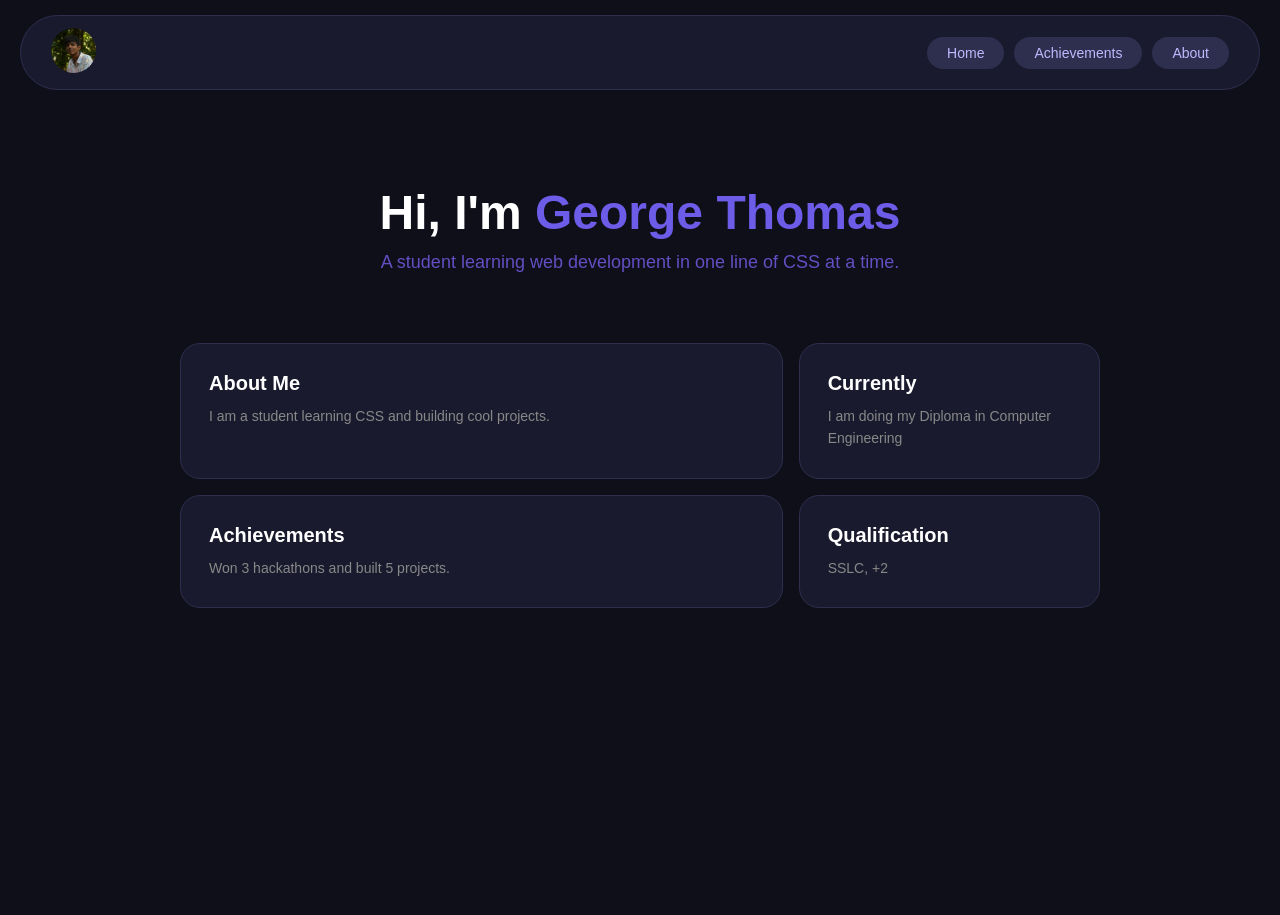
==== united1.html @ c446d29a "united1.html" ====
<!DOCTYPE html>
<html lang="en">
  <head>
    <style>
      @import url('https://fonts.googleapis.com/css2?family=Roboto:wght@400;700&display=swap');
    </style>
    <meta charset="UTF-8" />
    <meta name="viewport" content="width=device-width, initial-scale=1.0" />
    <title>Zerodha</title>
    <link rel="stylesheet" href="united1.css" />
  </head>
<!-- AFTER -->
<body>

  <!-- NAVIGATION BAR -->
  <nav class="navbar">
    <div class="nav-logo">
      <img src="logo.png" width="45px" alt="Logo" />
    </div>
    <div class="nav-links">
      <a href="#">Home</a>
      <a href="#">Achievements</a>
      <a href="#">About</a>
    </div>
  </nav>

  <!-- HERO SECTION -->
  <section class="abourt">
    <h1>Hi, I'm <span>George Thomas</span></h1>
    <p>A student learning web development in one line of CSS at a time.</p>
  </section>

  <!-- BENTO GRID (this replaces your old .container) -->
  <section class="bento-grid">
    <div class="card card1">
      <h2>About Me</h2>
      <p>I am a student learning CSS and building cool projects.</p>
    </div>
    <div class="card card2">
      <h2>Currently</h2>
      <p>I am doing my Diploma in Computer Engineering </p>
    </div>
    <div class="card card3">
      <h2>Achievements</h2>
      <p>Won 3 hackathons and built 5 projects.</p>
    </div>
    <div class="card card4">
      <h2>Qualification</h2>
      <p>SSLC, +2 </p>
    </div>
  </section>

</body>
</html>
---- united1.css ----
/* ===== RESET ===== */
* {
  margin: 0;
  padding: 0;
  box-sizing: border-box;
}

body {
  font-family: 'Segoe UI', sans-serif;
  background-color: #0f0f1a;
  color: #e0e0e0;
  min-height: 100vh;
}

/* ===== NAVBAR ===== */
.navbar {
  display: flex;
  justify-content: space-between;
  align-items: center;
  background-color: #1a1a2e;
  padding: 12px 30px;
  border-radius: 40px;
  margin: 15px 20px;
  border: 1px solid #2e2e4e;
}

.navbar img {
  border-radius: 50%;
}

.nav-links {
  display: flex;
  gap: 10px;
}

.nav-links a {
  background-color: #2e2e4e;
  color: #c0b8ff;
  padding: 8px 20px;
  border-radius: 50px;
  text-decoration: none;
  font-size: 14px;
  transition: background 0.3s;
}

.nav-links a:hover {
  background-color: #000000;
  color: white;
}

/* ===== ABOUT ===== */
.abourt {
  text-align: center;
  padding: 80px 20px 50px;
}

.abourt h1 {
  font-size: 48px;
  font-weight: 700;
  color: #ffffff;
}

.abourt h1 span {
  color: #6c5ce7;
}

.abourt p {
  margin-top: 12px;
  font-size: 18px;
  color: #634ec2;
}

/* ===== BENTO GRID ===== */
.bento-grid {
  display: grid;
  grid-template-columns: 2fr 1fr;
  grid-template-rows: auto auto auto;
  gap: 16px;
  padding: 20px 40px 40px;
  max-width: 1000px;
  margin: 0 auto;
}

/* ===== CARDS ===== */
.card {
  background-color: #1a1a2e;
  border: 1px solid #2e2e4e;
  border-radius: 20px;
  padding: 28px;
  transition: transform 0.2s, border-color 0.2s;
}

.card:hover {
  transform: translateY(-4px);
  border-color: #ffffff;
}

.card h2 {
  font-size: 20px;
  font-weight: 600;
  margin-bottom: 10px;
  color: #ffffff;
}

.card p {
  font-size: 14px;
  color: #888;
  line-height: 1.6;
}

/* ===== GRID PLACEMENT ===== */
.card1 { grid-column: 1; grid-row: 1 / 3; }
.card2 { grid-column: 2; grid-row: 1 / 3; }
.card3 { grid-column: 1; grid-row: 3; }
.card4 { grid-column: 2; grid-row: 3; }
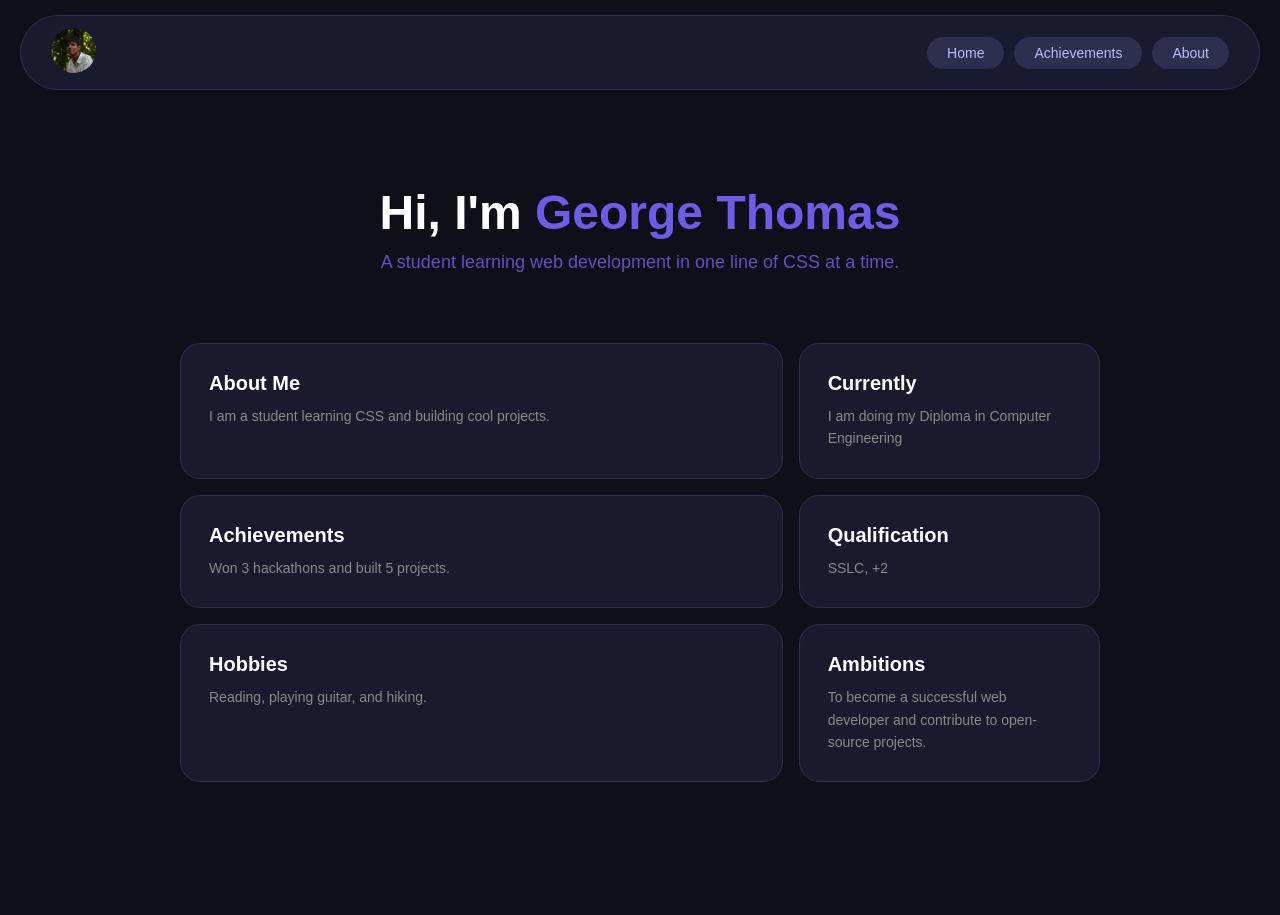
==== commit 9969f9b8: "Add hobbies and ambitions sections to united1.html" ====
--- a/united1.html
+++ b/united1.html
@@ -48,7 +48,15 @@
       <h2>Qualification</h2>
       <p>SSLC, +2 </p>
     </div>
+       </div>
+   <div class="card card5">
+      <h2>Hobbies</h2>
+      <p>Reading, playing guitar, and hiking.</p>
+    </div>
+    <div class="card card6">
+      <h2>Ambitions</h2>
+     <p>To become a successful web developer and contribute to open-source projects.</p>
+    </div>
   </section>
-
 </body>
-</html>+</html>
